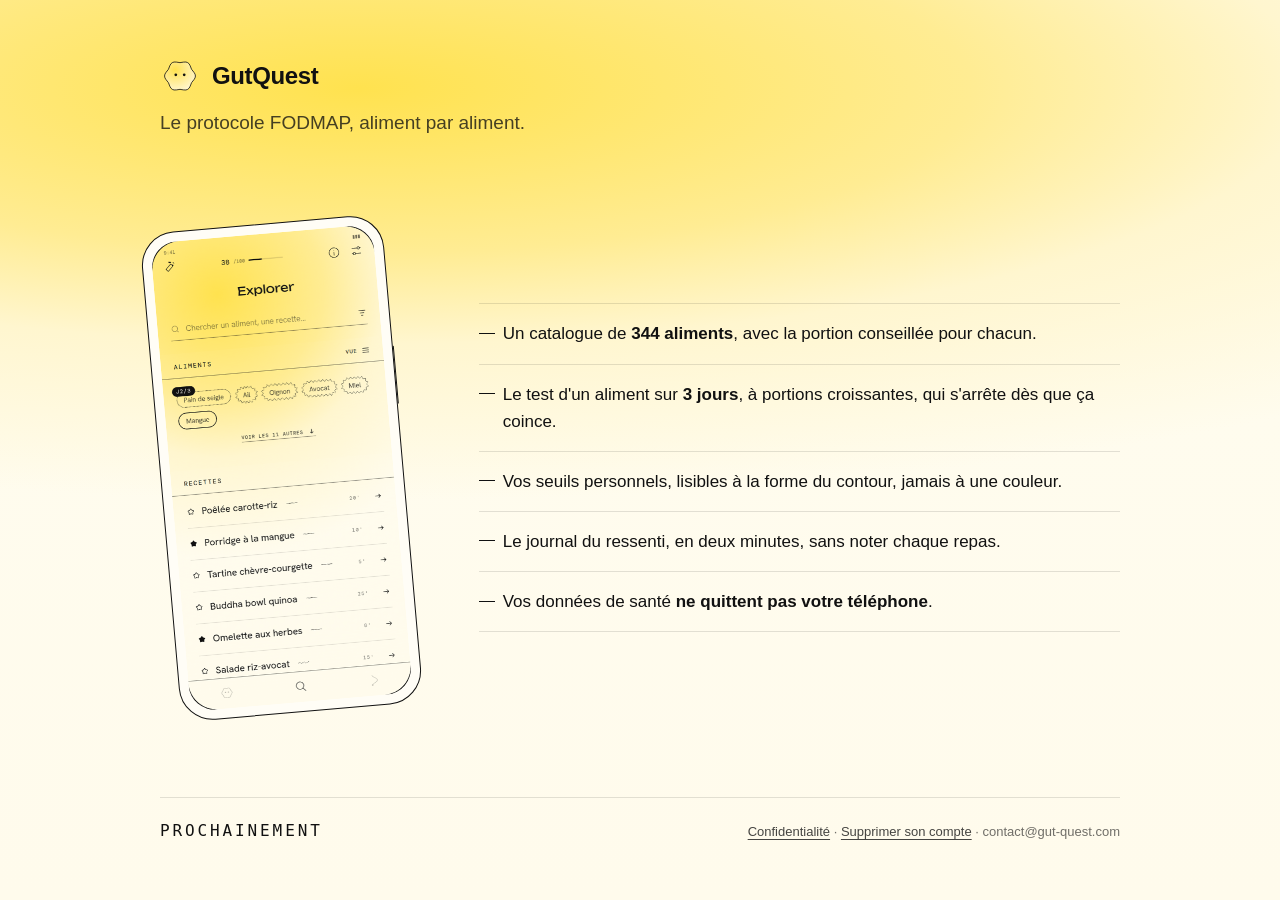
==== index.html @ dae5d508 "Les trois pages citent la racine, et le pied parle francais Les metadonnees de partage des deux page" ====
<!doctype html>
<html lang="fr">
<head>
<meta charset="utf-8">
<meta name="viewport" content="width=device-width, initial-scale=1">
<title>GutQuest</title>
<meta name="description" content="GutQuest accompagne le protocole pauvre en FODMAP. Les données de santé ne quittent jamais l'appareil.">
<link rel="icon" href="favicon-32.png" sizes="32x32">
<link rel="apple-touch-icon" href="favicon-180.png">
<meta property="og:type" content="website">
<meta property="og:site_name" content="GutQuest">
<meta property="og:url" content="https://gut-quest.com/">
<meta property="og:image" content="https://gut-quest.com/partage-1200x630.png">
<meta name="twitter:card" content="summary_large_image">
<link rel="stylesheet" href="jetons.css">
<style>
/* La page produit. Un écran à gauche, ce que l'application fait à droite,
   et rien d'autre. Les valeurs viennent toutes de jetons.css. */

*, *::before, *::after { box-sizing: border-box; }

body {
  margin: 0;
  min-height: 100vh;
  display: flex;
  flex-direction: column;
  background-color: var(--paper);
  background-image: var(--grad-page);
  background-repeat: no-repeat, no-repeat;
  background-size: 100% 46rem, cover;
  background-position: left top, left top;
  color: var(--ink);
  font-family: 'Hanken Grotesk', -apple-system, BlinkMacSystemFont, 'Segoe UI', Roboto, Arial, sans-serif;
  line-height: 1.6;
  padding: clamp(28px, 5vw, 56px) clamp(20px, 5vw, 48px);
}

.page { width: 100%; max-width: 60rem; margin: 0 auto; flex: 1; display: flex; flex-direction: column; }

/* L'en-tête : la marque, puis la ligne qui dit ce que c'est. */

.entete { display: flex; align-items: center; gap: var(--s3); }
.entete svg { width: 40px; height: 40px; flex: none; }
.entete .nom {
  font-family: 'Unbounded', 'Hanken Grotesk', sans-serif;
  font-weight: 600; font-size: 24px; letter-spacing: -.015em;
}
.tagline {
  margin: var(--s3) 0 0;
  font-size: clamp(16px, 2.2vw, 19px);
  color: var(--ink-2);
  max-width: 30rem;
}

/* Le corps : l'appareil à gauche, ce qu'elle fait à droite. */

.corps {
  flex: 1;
  display: flex;
  align-items: center;
  gap: clamp(32px, 6vw, 76px);
  margin: clamp(24px, 4vw, 44px) 0;
  flex-wrap: wrap;
}

/* L'appareil. Un dessin au trait, comme tout le reste : un contour, pas une
   ombre portée. L'inclinaison suffit à le poser dans l'espace. */

.appareil {
  flex: none;
  width: auto;
  border: 1.4px solid var(--ink);
  border-radius: 34px;
  padding: 9px;
  background: var(--paper);
  transform: rotate(-5deg);
  animation: pose 1s var(--ease) both;
}
/* L'appareil se dimensionne sur la hauteur disponible, pas sur la largeur :
   une page produit d'un seul écran doit tenir dans un écran, sinon le
   « Prochainement » passe sous la ligne de flottaison. La réserve de 360 px
   couvre l'en-tête, le pied et les marges. */
.appareil img {
  display: block;
  height: clamp(260px, calc(100vh - 360px), 470px);
  width: auto;
  border-radius: 26px;
}

/* Le bouton latéral, un simple trait, pour que la silhouette se lise comme
   un téléphone et non comme un cadre. */
.appareil { position: relative; }
.appareil::after {
  content: "";
  position: absolute;
  right: -2.4px; top: 27%;
  width: 1.4px; height: 12%;
  background: var(--ink);
  border-radius: 2px;
}

@keyframes pose {
  from { opacity: 0; transform: rotate(-9deg) translateY(18px); }
  to   { opacity: 1; transform: rotate(-5deg) translateY(0); }
}

/* Ce qu'elle fait. Chaque ligne arrive à son tour, un trait pour puce. */

.traits { flex: 1 1 300px; list-style: none; margin: 0; padding: 0; }
.traits li {
  position: relative;
  padding: var(--s4) 0 var(--s4) var(--s6);
  border-top: var(--hair) solid var(--line-soft);
  font-size: clamp(15px, 1.9vw, 17px);
  opacity: 0;
  transform: translateY(10px);
  animation: parait .7s var(--ease) both;
}
.traits li:last-child { border-bottom: var(--hair) solid var(--line-soft); }
.traits li::before {
  content: "";
  position: absolute;
  left: 0; top: calc(var(--s4) + .72em);
  width: var(--s4);
  border-top: var(--hair) solid var(--ink);
}
.traits li:nth-child(1) { animation-delay: .35s; }
.traits li:nth-child(2) { animation-delay: .47s; }
.traits li:nth-child(3) { animation-delay: .59s; }
.traits li:nth-child(4) { animation-delay: .71s; }
.traits li:nth-child(5) { animation-delay: .83s; }

@keyframes parait { to { opacity: 1; transform: none; } }

/* Le pied : la mention Prochainement, et le strict nécessaire. */

.pied {
  display: flex; align-items: baseline; justify-content: space-between;
  flex-wrap: wrap; gap: var(--s3);
  padding-top: var(--s5);
  border-top: var(--hair) solid var(--line-soft);
}
.bientot {
  font-family: 'DM Mono', ui-monospace, Menlo, monospace;
  font-size: clamp(13px, 1.8vw, 16px);
  letter-spacing: .18em;
  text-transform: uppercase;
}
.legal { font-size: 13px; color: var(--ink-3); }
.legal a { color: var(--ink-2); text-decoration-thickness: var(--hair); text-underline-offset: .22em; }

/* Sous 720 px la page s'empile, et l'appareil se redresse : une inclinaison
   sur une colonne étroite mange la largeur pour rien. */
@media (max-width: 720px) {
  .corps { margin: var(--s7) 0; }
  .appareil { transform: rotate(0deg); margin: 0 auto; }
  @keyframes pose { from { opacity: 0; transform: translateY(18px); } to { opacity: 1; transform: none; } }
}

@media (prefers-reduced-motion: reduce) {
  .appareil, .traits li { animation: none; opacity: 1; transform: rotate(-5deg); }
  .traits li { transform: none; }
}
</style>
</head>
<body>

<main class="page">

  <header class="entete">
    <svg xmlns="http://www.w3.org/2000/svg" width="40" height="40" viewBox="0 0 100 100" aria-hidden="true" focusable="false"> <defs> <radialGradient id="sun" cx="34%" cy="28%" r="78%"> <stop offset="0%"   stop-color="#FFE24F"/> <stop offset="52%"  stop-color="#FFEC93"/> <stop offset="100%" stop-color="#FFF6CF"/> </radialGradient> </defs> <path d="M84.8 40.7Q92.4 50 84.8 59.3Q77.7 66 75.5 75.5Q71.2 86.7 59.3 84.8Q50 82 40.7 84.8Q28.8 86.7 24.5 75.5Q22.3 66 15.2 59.3Q7.6 50 15.2 40.7Q22.3 34 24.5 24.5Q28.8 13.3 40.7 15.2Q50 18 59.3 15.2Q71.2 13.3 75.5 24.5Q77.7 34 84.8 40.7Z" fill="url(#sun)" stroke="#111" stroke-width="2"/> <ellipse cx="39.5" cy="47" rx="3.4" ry="3.4" fill="#111"/> <ellipse cx="60.5" cy="47" rx="3.4" ry="3.4" fill="#111"/> </svg>
    <span class="nom">GutQuest</span>
  </header>

  <p class="tagline">Le protocole FODMAP, aliment par aliment.</p>

  <div class="corps">

    <div class="appareil">
      <img src="ecran-02-explorer.png" width="417" height="880" alt="Le catalogue de GutQuest : chaque aliment est cerné d'un contour dont le trait dit la source et l'ondulation dit le niveau.">
    </div>

    <ul class="traits">
      <li>Un catalogue de <b>344 aliments</b>, avec la portion conseillée pour chacun.</li>
      <li>Le test d'un aliment sur <b>3 jours</b>, à portions croissantes, qui s'arrête dès que ça coince.</li>
      <li>Vos seuils personnels, lisibles à la forme du contour, jamais à une couleur.</li>
      <li>Le journal du ressenti, en deux minutes, sans noter chaque repas.</li>
      <li>Vos données de santé <b>ne quittent pas votre téléphone</b>.</li>
    </ul>

  </div>

  <footer class="pied">
    <span class="bientot">Prochainement</span>
    <span class="legal">
      <a href="confidentialite.html">Confidentialité</a> ·
      <a href="suppression-compte.html">Supprimer son compte</a> ·
      contact@gut-quest.com
    </span>
  </footer>

</main>

</body>
</html>
---- jetons.css ----
/* GÉNÉRÉ par site/construire.mjs, recopié de 1-conception/ds/tokens.css.
   Ne pas éditer à la main : la source est 1-conception/ds/tokens.json. */
  :root{
    /* couleur */
    --paper:#FFFDF6;
    --sun:#FFE24F;
    --ink:rgba(17,17,17,1);  /* 18.06:1 · titres, valeurs, traits structurels, contours de pill */
    --ink-2:rgba(17,17,17,.78);  /* 9.28:1 · texte secondaire */
    --ink-3:rgba(17,17,17,.60);  /* 4.87:1 · labels, placeholders, états à venir */
    --ink-4:rgba(17,17,17,.45);  /* 3.01:1 · contours de composants : champs, radios, onglets, chips */
    --line-soft:rgba(17,17,17,.12);  /* 1.29:1 · séparateurs de liste */
    --etat-serein:#F0F2A0;  /* halo de l'etat serein · jaune-vert */
    --etat-tranquille:#FFE87A;  /* halo de l'etat tranquille · jaune */
    --etat-sensible:#FFD27A;  /* halo de l'etat sensible · jaune chaud */
    --etat-agite:#FFB37A;  /* halo de l'etat agite · orange doux */
    --etat-fatigue:#D5E6DC;  /* halo de l'etat fatigue · vert-bleu pale */
    /* typographie */
    --f-display:'Unbounded';--f-body:'Hanken Grotesk';--f-mono:'DM Mono';
    --t0:20px;  /* titre de fiche */
    --t1:18px;  /* titre d'écran, état du Gut */
    --t2:16px;  /* titre de modale, accroche de page */
    --nom:15px;  /* nom de ligne de liste et d'accordéon */
    --val:14px;  /* valeurs clés, nom de phase */
    --t3:13px;  /* ligne interactive */
    --t4:12.5px;  /* nom secondaire, champ de formulaire */
    --body:12px;  /* corps de texte */
    --body-sm:11.5px;  /* corps secondaire */
    --pill:11px;  /* texte des tags */
    --sub:10.5px;  /* pill compacte */
    --num:10px;  /* numéraux cerclés */
    --label:8.5px;  /* libellé mono */
    --label-sm:7.5px;  /* libellé mono compact */
    /* espacement */
    --s1:4px;--s2:8px;--s3:12px;--s4:16px;--s5:20px;--s6:24px;--s7:32px;
    /* forme */
    --r-surface:8px;  /* modales, popups, toasts */
    --r-tab:14px;  /* onglets de phase */
    --r-tag:6px;  /* tag rectangulaire */
    --r-pill:99px;  /* pills d'aliment, de famille, tags de bordure */
    /* trait */
    --hair:0.5px;  /* bordure CSS */
    --stroke-picto:0.81;  /* tous les pictos de l'app */
    --stroke-plein:0.5;
    --stroke-pointille:1;
    /* mouvement */
    --motion:1;
    --ease:cubic-bezier(.3,.8,.3,1);
    --pop:cubic-bezier(.3,1.45,.45,1);
    /* dégradé de page */
    --grad-page:radial-gradient(120% 56% at 28% 12%,#FFE24F,#FFEC93 40%,#FFF6CF 62%,rgba(255,246,207,0) 100%),linear-gradient(180deg,#FFFDF6 0%,#FFFCEE 45%,#FFFBEC 100%);
  }
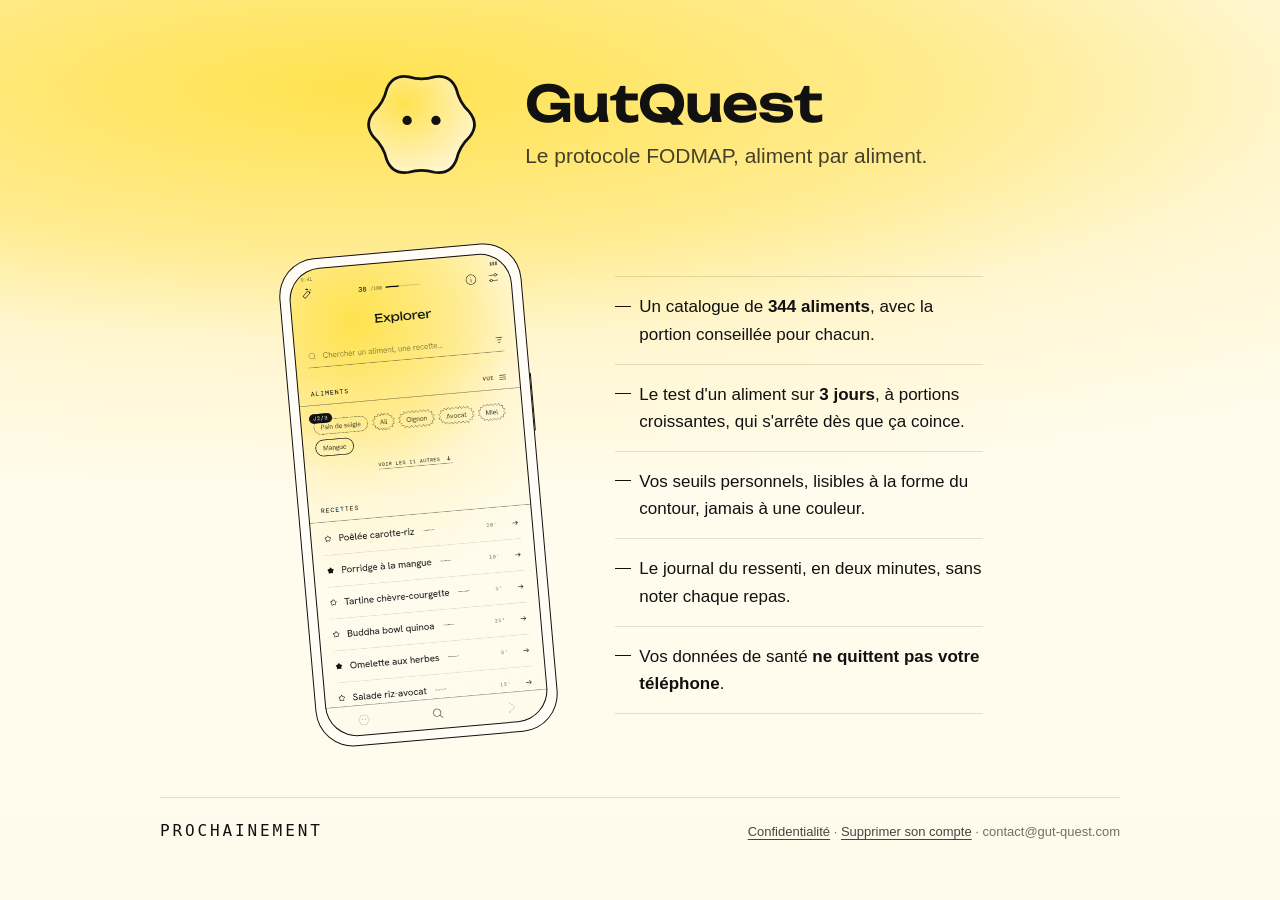
==== commit e40622af: "La marque au centre, l'appareil en sujet, les coins nets La composition du kit de communication remp" ====
--- a/index.html
+++ b/index.html
@@ -14,8 +14,23 @@
 <meta name="twitter:card" content="summary_large_image">
 <link rel="stylesheet" href="jetons.css">
 <style>
-/* La page produit. Un écran à gauche, ce que l'application fait à droite,
-   et rien d'autre. Les valeurs viennent toutes de jetons.css. */
+/* La page produit. La marque en haut, un écran à gauche, ce que l'application
+   fait à droite, et rien d'autre. Les valeurs viennent toutes de jetons.css. */
+
+/* Unbounded, réduite aux six lettres de « GutQuest » : 1 920 octets, incorporés
+   plutôt que liés, pour que la marque ne tombe pas en silence sur la police
+   système et sans qu'une seule requête sorte. La famille porte « Marque » dans
+   son nom pour qu'on ne l'emploie pas ailleurs : elle ne sait écrire que ce mot.
+
+   Se régénère depuis la source, jamais à la main :
+   pyftsubset app/node_modules/@expo-google-fonts/unbounded/600SemiBold/Unbounded_600SemiBold.ttf \
+     --text="GutQuest" --flavor=woff --output-file=marque.woff                */
+@font-face {
+  font-family: 'Unbounded Marque';
+  font-weight: 600;
+  font-display: swap;
+  src: url([data-uri]) format('woff');
+}
 
 *, *::before, *::after { box-sizing: border-box; }
 
@@ -37,27 +52,47 @@
 
 .page { width: 100%; max-width: 60rem; margin: 0 auto; flex: 1; display: flex; flex-direction: column; }
 
-/* L'en-tête : la marque, puis la ligne qui dit ce que c'est. */
-
-.entete { display: flex; align-items: center; gap: var(--s3); }
-.entete svg { width: 40px; height: 40px; flex: none; }
-.entete .nom {
-  font-family: 'Unbounded', 'Hanken Grotesk', sans-serif;
-  font-weight: 600; font-size: 24px; letter-spacing: -.015em;
-}
+/* La marque, centrée. C'est la composition du kit de communication, celle de
+   l'aperçu de partage et du bandeau Play : la forme à gauche, le mot et la ligne
+   qui le suit à droite. Une seule taille est écrite, celle du mot ; le reste en
+   dérive dans les proportions du kit, 170/62 pour la forme, 44/62 pour l'écart,
+   26/62 pour la ligne. Un seul nombre à bouger si la marque doit grossir.     */
+
+.marque {
+  --nom: clamp(30px, 5.2vw, 50px);
+  display: flex;
+  align-items: center;
+  justify-content: center;
+  gap: calc(var(--nom) * .710);
+}
+.marque .logo { width: calc(var(--nom) * 2.742); height: auto; flex: none; }
+.marque .nom {
+  font-family: 'Unbounded Marque', 'Hanken Grotesk', -apple-system, sans-serif;
+  font-weight: 600;
+  font-size: var(--nom);
+  letter-spacing: -.015em;
+  line-height: 1;
+  margin: 0;
+}
+/* La ligne ne descend pas sous 16 px : sur un téléphone, la proportion du kit
+   la rendrait illisible. */
 .tagline {
-  margin: var(--s3) 0 0;
-  font-size: clamp(16px, 2.2vw, 19px);
+  margin: calc(var(--nom) * .258) 0 0;
+  font-size: max(16px, calc(var(--nom) * .419));
+  line-height: 1.4;
   color: var(--ink-2);
-  max-width: 30rem;
 }
 
 /* Le corps : l'appareil à gauche, ce qu'elle fait à droite. */
 
+/* L'appareil est le sujet, la colonne de texte l'accompagne. Elle est donc
+   bornée à 30 rem au lieu de prendre ce qui reste, et la paire se centre :
+   l'appareil quitte le bord et se rapproche du milieu de la page. */
 .corps {
   flex: 1;
   display: flex;
   align-items: center;
+  justify-content: center;
   gap: clamp(32px, 6vw, 76px);
   margin: clamp(24px, 4vw, 44px) 0;
   flex-wrap: wrap;
@@ -70,7 +105,7 @@
   flex: none;
   width: auto;
   border: 1.4px solid var(--ink);
-  border-radius: 34px;
+  border-radius: 15.5% / 7.8%;
   padding: 9px;
   background: var(--paper);
   transform: rotate(-5deg);
@@ -78,18 +113,39 @@
 }
 /* L'appareil se dimensionne sur la hauteur disponible, pas sur la largeur :
    une page produit d'un seul écran doit tenir dans un écran, sinon le
-   « Prochainement » passe sous la ligne de flottaison. La réserve de 360 px
-   couvre l'en-tête, le pied et les marges. */
+   « Prochainement » passe sous la ligne de flottaison.
+
+   La réserve est comptée, pas estimée : 112 px de marges de page, 137 px de
+   marque, 88 px de marges du corps et 46 px de pied font 383, auxquels
+   s'ajoutent les 21 px du cadre et ce que l'inclinaison de 5 degrés ajoute à
+   l'encombrement. On réserve 430. */
+/* Le rayon en POURCENTAGE, et non en pixels. La capture porte ses propres coins
+   arrondis, peints en #141414 : un rayon fixe ne peut coïncider avec eux qu'à
+   une seule hauteur d'affichage, et l'image en a trois selon la fenêtre. Du noir
+   dépassait donc aux quatre coins. Le masque de la capture a été mesuré au pixel,
+   rayon 55 px sur 417 × 880 ; on rogne à 60 pour couvrir l'anticrénelage, soit
+   60/417 en largeur et 60/880 en hauteur, ce qui reste un cercle à toute échelle. */
 .appareil img {
   display: block;
-  height: clamp(260px, calc(100vh - 360px), 470px);
+  height: clamp(260px, calc(100vh - 430px), 560px);
   width: auto;
-  border-radius: 26px;
-}
-
-/* Le bouton latéral, un simple trait, pour que la silhouette se lise comme
-   un téléphone et non comme un cadre. */
+  border-radius: 14.39% / 6.82%;
+}
+
+/* Le trait de l'écran. Il est posé par le cadre, en superposition, et non par
+   une bordure sur l'image : une bordure déplacerait la découpe de l'image de sa
+   propre épaisseur, et le masque noir des coins reparaîtrait. L'encart de 9 px
+   est exactement la marge du cadre, donc le trait tombe au bord de l'écran, et
+   il porte 0,81 px, le trait de la charte. */
 .appareil { position: relative; }
+.appareil::before {
+  content: "";
+  position: absolute;
+  inset: 9px;
+  border: 0.81px solid var(--ink);
+  border-radius: 14.39% / 6.82%;
+  pointer-events: none;
+}
 .appareil::after {
   content: "";
   position: absolute;
@@ -106,7 +162,7 @@
 
 /* Ce qu'elle fait. Chaque ligne arrive à son tour, un trait pour puce. */
 
-.traits { flex: 1 1 300px; list-style: none; margin: 0; padding: 0; }
+.traits { flex: 0 1 23rem; list-style: none; margin: 0; padding: 0; }
 .traits li {
   position: relative;
   padding: var(--s4) 0 var(--s4) var(--s6);
@@ -150,16 +206,49 @@
 .legal a { color: var(--ink-2); text-decoration-thickness: var(--hair); text-underline-offset: .22em; }
 
 /* Sous 720 px la page s'empile, et l'appareil se redresse : une inclinaison
-   sur une colonne étroite mange la largeur pour rien. */
+   sur une colonne étroite mange la largeur pour rien.
+
+   Les marges sont en unités de fenêtre, avec un plancher en pixels : sur un
+   téléphone une marge fixe est trop grande en paysage et trop petite en
+   portrait. L'appareil se dimensionne sur la hauteur restante pour que la
+   première ligne de la colonne affleure : ce qu'elle dit vaut ce qu'elle
+   montre, et une page qui ne laisse rien dépasser n'invite pas à défiler.  */
 @media (max-width: 720px) {
-  .corps { margin: var(--s7) 0; }
+  body { padding: max(2.4vh, 16px) max(4.4vw, 16px) max(2.4vh, 16px); }
+
+  .marque {
+    flex-direction: column;
+    gap: calc(var(--nom) * .26);
+    text-align: center;
+  }
+
+  .corps {
+    flex-direction: column;
+    align-items: center;
+    margin: max(3.6vh, 26px) 0;
+    gap: max(3.2vh, 24px);
+  }
   .appareil { transform: rotate(0deg); margin: 0 auto; }
+  /* L'appareil prend la place que le blanc lui rendait. La troisième borne est
+     la largeur disponible traduite en hauteur par le rapport 417/880 de la
+     capture : un max-width la déformerait, la hauteur étant déjà imposée.
+     Les 68 px retirés sont les marges de page, du cadre et son trait. */
+  .appareil img { height: min(58vh, 620px, calc((100vw - 64px) * 880 / 417)); }
+  .traits { flex: 1 1 auto; width: 100%; }
+
   @keyframes pose { from { opacity: 0; transform: translateY(18px); } to { opacity: 1; transform: none; } }
 }
 
+/* Sans mouvement, l'appareil se pose directement dans sa position finale. La
+   règle ne rétablit pas l'inclinaison sous 720 px : elle est écrite après la
+   requête du téléphone, et sans cette précaution elle la défaisait. */
 @media (prefers-reduced-motion: reduce) {
-  .appareil, .traits li { animation: none; opacity: 1; transform: rotate(-5deg); }
+  .appareil, .traits li { animation: none; opacity: 1; }
+  .appareil { transform: rotate(-5deg); }
   .traits li { transform: none; }
+}
+@media (prefers-reduced-motion: reduce) and (max-width: 720px) {
+  .appareil { transform: none; }
 }
 </style>
 </head>
@@ -167,12 +256,13 @@
 
 <main class="page">
 
-  <header class="entete">
-    <svg xmlns="http://www.w3.org/2000/svg" width="40" height="40" viewBox="0 0 100 100" aria-hidden="true" focusable="false"> <defs> <radialGradient id="sun" cx="34%" cy="28%" r="78%"> <stop offset="0%"   stop-color="#FFE24F"/> <stop offset="52%"  stop-color="#FFEC93"/> <stop offset="100%" stop-color="#FFF6CF"/> </radialGradient> </defs> <path d="M84.8 40.7Q92.4 50 84.8 59.3Q77.7 66 75.5 75.5Q71.2 86.7 59.3 84.8Q50 82 40.7 84.8Q28.8 86.7 24.5 75.5Q22.3 66 15.2 59.3Q7.6 50 15.2 40.7Q22.3 34 24.5 24.5Q28.8 13.3 40.7 15.2Q50 18 59.3 15.2Q71.2 13.3 75.5 24.5Q77.7 34 84.8 40.7Z" fill="url(#sun)" stroke="#111" stroke-width="2"/> <ellipse cx="39.5" cy="47" rx="3.4" ry="3.4" fill="#111"/> <ellipse cx="60.5" cy="47" rx="3.4" ry="3.4" fill="#111"/> </svg>
-    <span class="nom">GutQuest</span>
+  <header class="marque">
+    <svg class="logo" xmlns="http://www.w3.org/2000/svg" width="40" height="40" viewBox="0 0 100 100" aria-hidden="true" focusable="false"> <defs> <radialGradient id="sun" cx="34%" cy="28%" r="78%"> <stop offset="0%"   stop-color="#FFE24F"/> <stop offset="52%"  stop-color="#FFEC93"/> <stop offset="100%" stop-color="#FFF6CF"/> </radialGradient> </defs> <path d="M84.8 40.7Q92.4 50 84.8 59.3Q77.7 66 75.5 75.5Q71.2 86.7 59.3 84.8Q50 82 40.7 84.8Q28.8 86.7 24.5 75.5Q22.3 66 15.2 59.3Q7.6 50 15.2 40.7Q22.3 34 24.5 24.5Q28.8 13.3 40.7 15.2Q50 18 59.3 15.2Q71.2 13.3 75.5 24.5Q77.7 34 84.8 40.7Z" fill="url(#sun)" stroke="#111" stroke-width="2"/> <ellipse cx="39.5" cy="47" rx="3.4" ry="3.4" fill="#111"/> <ellipse cx="60.5" cy="47" rx="3.4" ry="3.4" fill="#111"/> </svg>
+    <div>
+      <h1 class="nom">GutQuest</h1>
+      <p class="tagline">Le protocole FODMAP, aliment par aliment.</p>
+    </div>
   </header>
-
-  <p class="tagline">Le protocole FODMAP, aliment par aliment.</p>
 
   <div class="corps">
 
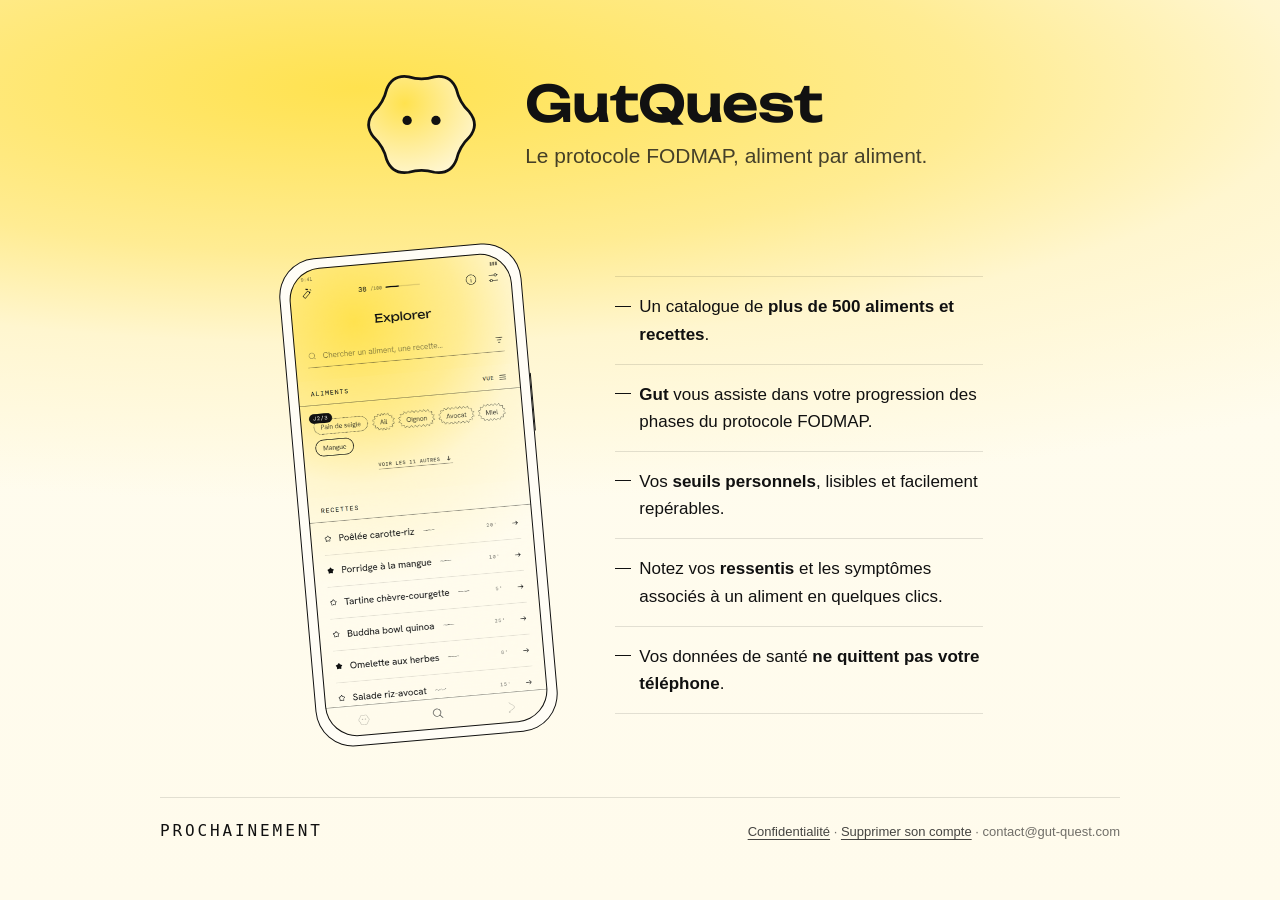
==== commit 493f3889: "Les cinq lignes disent ce que l'application fait" ====
--- a/index.html
+++ b/index.html
@@ -271,10 +271,10 @@
     </div>
 
     <ul class="traits">
-      <li>Un catalogue de <b>344 aliments</b>, avec la portion conseillée pour chacun.</li>
-      <li>Le test d'un aliment sur <b>3 jours</b>, à portions croissantes, qui s'arrête dès que ça coince.</li>
-      <li>Vos seuils personnels, lisibles à la forme du contour, jamais à une couleur.</li>
-      <li>Le journal du ressenti, en deux minutes, sans noter chaque repas.</li>
+      <li>Un catalogue de <b>plus de 500 aliments et recettes</b>.</li>
+      <li><b>Gut</b> vous assiste dans votre progression des phases du protocole FODMAP.</li>
+      <li>Vos <b>seuils personnels</b>, lisibles et facilement repérables.</li>
+      <li>Notez vos <b>ressentis</b> et les symptômes associés à un aliment en quelques clics.</li>
       <li>Vos données de santé <b>ne quittent pas votre téléphone</b>.</li>
     </ul>
 
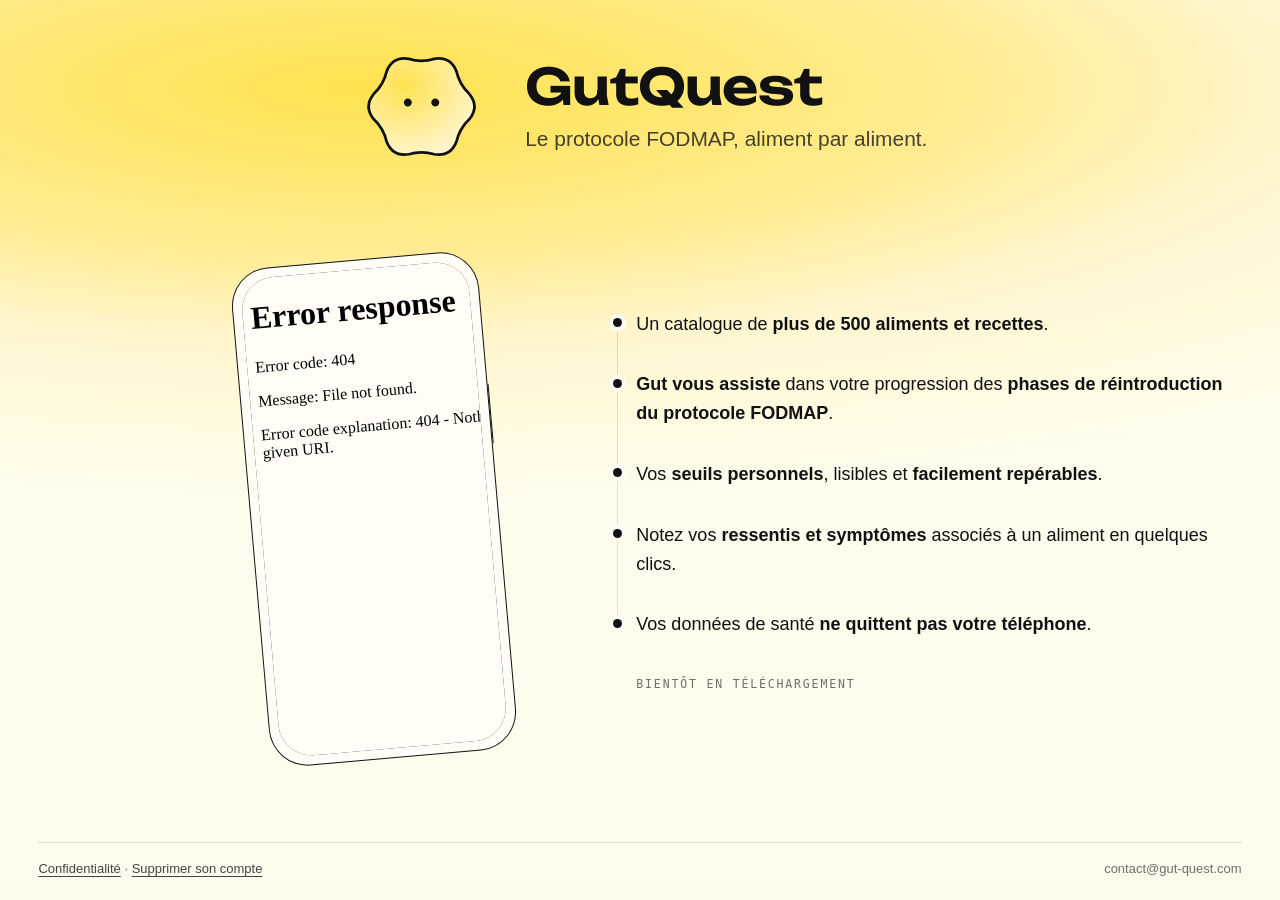
==== commit 8cf069a9: "Le prototype vit dans le cadre du telephone Au-dessus de 720 px la capture cede la place au prototyp" ====
--- a/index.html
+++ b/index.html
@@ -5,6 +5,7 @@
 <meta name="viewport" content="width=device-width, initial-scale=1">
 <title>GutQuest</title>
 <meta name="description" content="GutQuest accompagne le protocole pauvre en FODMAP. Les données de santé ne quittent jamais l'appareil.">
+<link rel="icon" href="favicon.svg" type="image/svg+xml">
 <link rel="icon" href="favicon-32.png" sizes="32x32">
 <link rel="apple-touch-icon" href="favicon-180.png">
 <meta property="og:type" content="website">
@@ -47,10 +48,10 @@
   color: var(--ink);
   font-family: 'Hanken Grotesk', -apple-system, BlinkMacSystemFont, 'Segoe UI', Roboto, Arial, sans-serif;
   line-height: 1.6;
-  padding: clamp(28px, 5vw, 56px) clamp(20px, 5vw, 48px);
-}
-
-.page { width: 100%; max-width: 60rem; margin: 0 auto; flex: 1; display: flex; flex-direction: column; }
+  padding: clamp(20px, 3vw, 40px) clamp(18px, 3vw, 40px) clamp(12px, 1.6vw, 20px);
+}
+
+.page { width: 100%; max-width: 68rem; margin: 0 auto; flex: 1; display: flex; flex-direction: column; }
 
 /* La marque, centrée. C'est la composition du kit de communication, celle de
    l'aperçu de partage et du bandeau Play : la forme à gauche, le mot et la ligne
@@ -65,7 +66,26 @@
   justify-content: center;
   gap: calc(var(--nom) * .710);
 }
-.marque .logo { width: calc(var(--nom) * 2.742); height: auto; flex: none; }
+.marque .logo { width: calc(var(--nom) * 2.742); height: auto; flex: none; overflow: visible; }
+
+/* Gut respire et cligne comme dans le prototype, et non comme on l'imagine.
+
+   La respiration est « br » au caractère près : 5 s, ease-in-out, et elle MONTE
+   de 3 px en plus de grandir de 3,5 %. Le mouvement vertical fait la moitié de
+   l'effet, et l'omettre donnait un ballon qui gonfle au lieu d'un souffle.
+
+   Le clignement est la balise du prototype, SMIL sur l'attribut « d » : 6,5 s,
+   quatre temps et trois splines. La forme se DÉFORME de l'œil ouvert à l'œil
+   fermé, elle ne bascule pas de l'un à l'autre. C'est le tracé qui bouge.
+
+   SMIL ne lit pas les préférences de mouvement, et aucune règle CSS ne l'arrête :
+   le prototype règle cela en n'émettant pas la balise. Ici elle est retirée du
+   document, ce qui revient au même et reste la seule ligne de script du site. */
+.marque .logo { transform-origin: 50% 50%; animation: br 5s ease-in-out infinite; }
+@keyframes br {
+  0%, 100% { transform: translateY(0) scale(1); }
+  50%      { transform: translateY(-3px) scale(1.035); }
+}
 .marque .nom {
   font-family: 'Unbounded Marque', 'Hanken Grotesk', -apple-system, sans-serif;
   font-weight: 600;
@@ -85,16 +105,17 @@
 
 /* Le corps : l'appareil à gauche, ce qu'elle fait à droite. */
 
-/* L'appareil est le sujet, la colonne de texte l'accompagne. Elle est donc
-   bornée à 30 rem au lieu de prendre ce qui reste, et la paire se centre :
-   l'appareil quitte le bord et se rapproche du milieu de la page. */
+/* L'appareil est le sujet, la colonne de texte l'accompagne. Il n'est pas centré
+   avec elle : il est posé à un retrait, et le texte prend tout ce qui reste
+   jusqu'au bord de la page. Centrer la paire laissait autant de vide à droite
+   du texte qu'à gauche de l'appareil, et rien ne le justifiait. */
 .corps {
   flex: 1;
   display: flex;
   align-items: center;
-  justify-content: center;
-  gap: clamp(32px, 6vw, 76px);
+  gap: clamp(36px, 9vw, 132px);
   margin: clamp(24px, 4vw, 44px) 0;
+  padding-left: clamp(0px, 12vw, 204px);
   flex-wrap: wrap;
 }
 
@@ -127,9 +148,26 @@
    60/417 en largeur et 60/880 en hauteur, ce qui reste un cercle à toute échelle. */
 .appareil img {
   display: block;
-  height: clamp(260px, calc(100vh - 430px), 560px);
+  height: clamp(260px, calc(100vh - 420px), 580px);
   width: auto;
   border-radius: 14.39% / 6.82%;
+}
+.appareil .vitre {
+  --h: clamp(260px, calc(100vh - 420px), 580px);
+  display: block;
+  height: var(--h);
+  width: calc(var(--h) * 348 / 734);
+  border-radius: 14.39% / 6.82%;
+  overflow: hidden;
+  position: relative;
+  background: var(--paper);
+}
+.appareil .vitre iframe {
+  position: absolute; top: 0; left: 0;
+  width: 348px; height: 734px;
+  border: 0;
+  transform: scale(calc(var(--h) / 734px));
+  transform-origin: top left;
 }
 
 /* Le trait de l'écran. Il est posé par le cadre, en superposition, et non par
@@ -162,23 +200,54 @@
 
 /* Ce qu'elle fait. Chaque ligne arrive à son tour, un trait pour puce. */
 
-.traits { flex: 0 1 23rem; list-style: none; margin: 0; padding: 0; }
+/* La frise. Le fil court du premier jalon au dernier, pas de bord à bord :
+   une ligne de temps qui dépasse promet une suite qui n'existe pas. */
+/* La colonne déborde la largeur de page vers la droite, et elle seule : c'est
+   ce qui allonge la mesure sans déplacer l'appareil d'un pixel. Le débord
+   reste bien en deçà de la marge de page, donc rien ne sort de l'écran. */
+/* La colonne ne s'aligne pas sur le milieu de l'appareil : elle remonte d'un
+   souffle, parce qu'un texte posé plus haut que l'objet qu'il décrit se lit
+   avant lui. Et elle déborde la page vers la droite, ce qui allonge la mesure
+   sans déplacer l'appareil d'un pixel. */
+.colonne {
+  flex: 1 1 20rem;
+  margin-top: calc(-1 * clamp(0px, 3.4vh, 34px));
+  margin-right: calc(-1 * clamp(0px, 5vw, 84px));
+}
+.traits {
+  list-style: none;
+  margin: 0;
+  padding: 0 0 0 var(--s6);
+  position: relative;
+}
+.traits::before {
+  content: "";
+  position: absolute;
+  left: 5px;
+  top: calc(var(--s4) + .72em);
+  bottom: calc(var(--s4) + .72em);
+  border-left: 0.81px solid var(--line-soft);
+}
 .traits li {
   position: relative;
-  padding: var(--s4) 0 var(--s4) var(--s6);
-  border-top: var(--hair) solid var(--line-soft);
-  font-size: clamp(15px, 1.9vw, 17px);
+  padding: var(--s4) 0;
+  font-size: clamp(15px, 1.9vw, 18px);
   opacity: 0;
   transform: translateY(10px);
   animation: parait .7s var(--ease) both;
 }
-.traits li:last-child { border-bottom: var(--hair) solid var(--line-soft); }
+/* Le jalon : un disque d'encre plein, centré sur le fil, cerné de papier pour
+   que le fil ne le traverse pas. */
 .traits li::before {
   content: "";
   position: absolute;
-  left: 0; top: calc(var(--s4) + .72em);
-  width: var(--s4);
-  border-top: var(--hair) solid var(--ink);
+  left: calc(-1 * var(--s6) + 1px);
+  top: calc(var(--s4) + .72em);
+  width: 9px; height: 9px;
+  margin-top: -4.5px;
+  border-radius: 50%;
+  background: var(--ink);
+  box-shadow: 0 0 0 4px var(--paper);
 }
 .traits li:nth-child(1) { animation-delay: .35s; }
 .traits li:nth-child(2) { animation-delay: .47s; }
@@ -193,14 +262,17 @@
 .pied {
   display: flex; align-items: baseline; justify-content: space-between;
   flex-wrap: wrap; gap: var(--s3);
-  padding-top: var(--s5);
+  padding-top: var(--s4);
   border-top: var(--hair) solid var(--line-soft);
 }
 .bientot {
+  margin: var(--s5) 0 0 var(--s6);
   font-family: 'DM Mono', ui-monospace, Menlo, monospace;
-  font-size: clamp(13px, 1.8vw, 16px);
-  letter-spacing: .18em;
+  font-size: clamp(10px, 1.05vw, 11.5px);
+  font-weight: 400;
+  letter-spacing: .16em;
   text-transform: uppercase;
+  color: var(--ink-3);
 }
 .legal { font-size: 13px; color: var(--ink-3); }
 .legal a { color: var(--ink-2); text-decoration-thickness: var(--hair); text-underline-offset: .22em; }
@@ -225,6 +297,9 @@
   .corps {
     flex-direction: column;
     align-items: center;
+    padding-left: 0;
+  }
+  .colonne { margin-right: 0; margin-top: 0; width: 100%;
     margin: max(3.6vh, 26px) 0;
     gap: max(3.2vh, 24px);
   }
@@ -243,7 +318,7 @@
    règle ne rétablit pas l'inclinaison sous 720 px : elle est écrite après la
    requête du téléphone, et sans cette précaution elle la défaisait. */
 @media (prefers-reduced-motion: reduce) {
-  .appareil, .traits li { animation: none; opacity: 1; }
+  .appareil, .traits li, .marque .logo { animation: none; opacity: 1; }
   .appareil { transform: rotate(-5deg); }
   .traits li { transform: none; }
 }
@@ -257,7 +332,13 @@
 <main class="page">
 
   <header class="marque">
-    <svg class="logo" xmlns="http://www.w3.org/2000/svg" width="40" height="40" viewBox="0 0 100 100" aria-hidden="true" focusable="false"> <defs> <radialGradient id="sun" cx="34%" cy="28%" r="78%"> <stop offset="0%"   stop-color="#FFE24F"/> <stop offset="52%"  stop-color="#FFEC93"/> <stop offset="100%" stop-color="#FFF6CF"/> </radialGradient> </defs> <path d="M84.8 40.7Q92.4 50 84.8 59.3Q77.7 66 75.5 75.5Q71.2 86.7 59.3 84.8Q50 82 40.7 84.8Q28.8 86.7 24.5 75.5Q22.3 66 15.2 59.3Q7.6 50 15.2 40.7Q22.3 34 24.5 24.5Q28.8 13.3 40.7 15.2Q50 18 59.3 15.2Q71.2 13.3 75.5 24.5Q77.7 34 84.8 40.7Z" fill="url(#sun)" stroke="#111" stroke-width="2"/> <ellipse cx="39.5" cy="47" rx="3.4" ry="3.4" fill="#111"/> <ellipse cx="60.5" cy="47" rx="3.4" ry="3.4" fill="#111"/> </svg>
+    <svg class="logo" xmlns="http://www.w3.org/2000/svg" width="120" height="120" viewBox="0 0 100 100" aria-hidden="true" focusable="false">
+            <defs> <radialGradient id="sun" cx="34%" cy="28%" r="78%"> <stop offset="0%"   stop-color="#FFE24F"/> <stop offset="52%"  stop-color="#FFEC93"/> <stop offset="100%" stop-color="#FFF6CF"/> </radialGradient> </defs>
+            <path d="M84.8 40.7Q92.4 50 84.8 59.3Q77.7 66 75.5 75.5Q71.2 86.7 59.3 84.8Q50 82 40.7 84.8Q28.8 86.7 24.5 75.5Q22.3 66 15.2 59.3Q7.6 50 15.2 40.7Q22.3 34 24.5 24.5Q28.8 13.3 40.7 15.2Q50 18 59.3 15.2Q71.2 13.3 75.5 24.5Q77.7 34 84.8 40.7Z"
+        fill="url(#sun)" stroke="#111" stroke-width="2"/>
+            <path fill="#111" d="M40 44.1 C41.6 44.1 42.9 45.4 42.9 47 C42.9 48.6 41.6 49.9 40 49.9 C38.4 49.9 37.1 48.6 37.1 47 C37.1 45.4 38.4 44.1 40 44.1 Z"><animate attributeName="d" dur="6.5s" repeatCount="indefinite" calcMode="spline" keyTimes="0;0.84;0.925;1" keySplines="0.4 0 0.6 1;0.36 0 0.64 1;0.36 0 0.64 1" values="M40 44.1 C41.6 44.1 42.9 45.4 42.9 47 C42.9 48.6 41.6 49.9 40 49.9 C38.4 49.9 37.1 48.6 37.1 47 C37.1 45.4 38.4 44.1 40 44.1 Z;M40 44.1 C41.6 44.1 42.9 45.4 42.9 47 C42.9 48.6 41.6 49.9 40 49.9 C38.4 49.9 37.1 48.6 37.1 47 C37.1 45.4 38.4 44.1 40 44.1 Z;M40 47.5 C41.6 47.35 42.8 47.0 43.3 47.05 C42.8 47.9 41.6 49.0 40 49.0 C38.4 49.0 37.2 47.9 36.7 47.05 C37.2 47.0 38.4 47.35 40 47.5 Z;M40 44.1 C41.6 44.1 42.9 45.4 42.9 47 C42.9 48.6 41.6 49.9 40 49.9 C38.4 49.9 37.1 48.6 37.1 47 C37.1 45.4 38.4 44.1 40 44.1 Z"/></path>
+            <path fill="#111" d="M60 44.1 C61.6 44.1 62.9 45.4 62.9 47 C62.9 48.6 61.6 49.9 60 49.9 C58.4 49.9 57.1 48.6 57.1 47 C57.1 45.4 58.4 44.1 60 44.1 Z"><animate attributeName="d" dur="6.5s" repeatCount="indefinite" calcMode="spline" keyTimes="0;0.84;0.925;1" keySplines="0.4 0 0.6 1;0.36 0 0.64 1;0.36 0 0.64 1" values="M60 44.1 C61.6 44.1 62.9 45.4 62.9 47 C62.9 48.6 61.6 49.9 60 49.9 C58.4 49.9 57.1 48.6 57.1 47 C57.1 45.4 58.4 44.1 60 44.1 Z;M60 44.1 C61.6 44.1 62.9 45.4 62.9 47 C62.9 48.6 61.6 49.9 60 49.9 C58.4 49.9 57.1 48.6 57.1 47 C57.1 45.4 58.4 44.1 60 44.1 Z;M60 47.5 C61.6 47.35 62.8 47.0 63.3 47.05 C62.8 47.9 61.6 49.0 60 49.0 C58.4 49.0 57.2 47.9 56.7 47.05 C57.2 47.0 58.4 47.35 60 47.5 Z;M60 44.1 C61.6 44.1 62.9 45.4 62.9 47 C62.9 48.6 61.6 49.9 60 49.9 C58.4 49.9 57.1 48.6 57.1 47 C57.1 45.4 58.4 44.1 60 44.1 Z"/></path>
+          </svg>
     <div>
       <h1 class="nom">GutQuest</h1>
       <p class="tagline">Le protocole FODMAP, aliment par aliment.</p>
@@ -267,29 +348,59 @@
   <div class="corps">
 
     <div class="appareil">
-      <img src="ecran-02-explorer.png" width="417" height="880" alt="Le catalogue de GutQuest : chaque aliment est cerné d'un contour dont le trait dit la source et l'ondulation dit le niveau.">
+      <img src="ecran-01-accueil.png" width="417" height="880" alt="L'accueil de GutQuest : l'état du ventre, la phase en cours et le test du jour.">
     </div>
 
+    <div class="colonne">
     <ul class="traits">
       <li>Un catalogue de <b>plus de 500 aliments et recettes</b>.</li>
-      <li><b>Gut</b> vous assiste dans votre progression des phases du protocole FODMAP.</li>
-      <li>Vos <b>seuils personnels</b>, lisibles et facilement repérables.</li>
-      <li>Notez vos <b>ressentis</b> et les symptômes associés à un aliment en quelques clics.</li>
+      <li><b>Gut vous assiste</b> dans votre progression des <b>phases de réintroduction du protocole FODMAP</b>.</li>
+      <li>Vos <b>seuils personnels</b>, lisibles et <b>facilement repérables</b>.</li>
+      <li>Notez vos <b>ressentis et symptômes</b> associés à un aliment en quelques clics.</li>
       <li>Vos données de santé <b>ne quittent pas votre téléphone</b>.</li>
     </ul>
+      <p class="bientot">Bientôt en téléchargement</p>
+    </div>
 
   </div>
 
-  <footer class="pied">
-    <span class="bientot">Prochainement</span>
-    <span class="legal">
-      <a href="confidentialite.html">Confidentialité</a> ·
-      <a href="suppression-compte.html">Supprimer son compte</a> ·
-      contact@gut-quest.com
-    </span>
-  </footer>
-
 </main>
 
+<footer class="pied">
+  <span class="legal">
+    <a href="confidentialite.html">Confidentialité</a> ·
+    <a href="suppression-compte.html">Supprimer son compte</a>
+  </span>
+  <span class="legal">contact@gut-quest.com</span>
+</footer>
+
+<script>
+  /* Deux choses, et rien d'autre. Le site n'a pas d'autre script.
+
+     1. SMIL ne lit pas prefers-reduced-motion, et aucune règle CSS ne l'arrête.
+        Le prototype règle cela en n'émettant pas la balise ; ici on la retire. */
+  if (matchMedia('(prefers-reduced-motion: reduce)').matches)
+    document.querySelectorAll('.marque animate').forEach(a => a.remove());
+
+  /* 2. Au-dessus de 720 px, la capture cède la place au prototype vivant : on
+        peut le parcourir. En dessous, elle reste, et c'est délibéré. Mesuré :
+        à 375 px le prototype tomberait à 10,3 px de corps de texte, et un doigt
+        qui glisse sur le cadre ferait défiler l'iframe et non la page.
+
+        Le remplacement se fait en script et non par une règle d'affichage :
+        une iframe cachée se charge quand même, et un téléphone n'a pas à
+        télécharger 312 Ko qu'il ne montrera pas. Sans script, la capture
+        reste : c'est la version qui se dégrade le mieux. */
+  if (matchMedia('(min-width: 721px)').matches) {
+    const cadre = document.querySelector('.appareil');
+    const vitre = document.createElement('div');
+    vitre.className = 'vitre';
+    const cadran = document.createElement('iframe');
+    cadran.src = 'prototype.html';
+    cadran.title = 'Le prototype de GutQuest, à parcourir';
+    vitre.appendChild(cadran);
+    cadre.replaceChild(vitre, cadre.querySelector('img'));
+  }
+</script>
 </body>
 </html>
--- a/jetons.css
+++ b/jetons.css
@@ -30,8 +30,10 @@
     --num:10px;  /* numéraux cerclés */
     --label:8.5px;  /* libellé mono */
     --label-sm:7.5px;  /* libellé mono compact */
+    --carte:26px;  /* titre d'une carte d'onboarding */
+    --rubrique:9px;  /* rubrique d'une carte d'onboarding */
     /* espacement */
-    --s1:4px;--s2:8px;--s3:12px;--s4:16px;--s5:20px;--s6:24px;--s7:32px;
+    --s1:4px;--s2:8px;--s3:12px;--s4:16px;--s5:20px;--s6:24px;--s7:32px;--gut:26px;
     /* forme */
     --r-surface:8px;  /* modales, popups, toasts */
     --r-tab:14px;  /* onglets de phase */
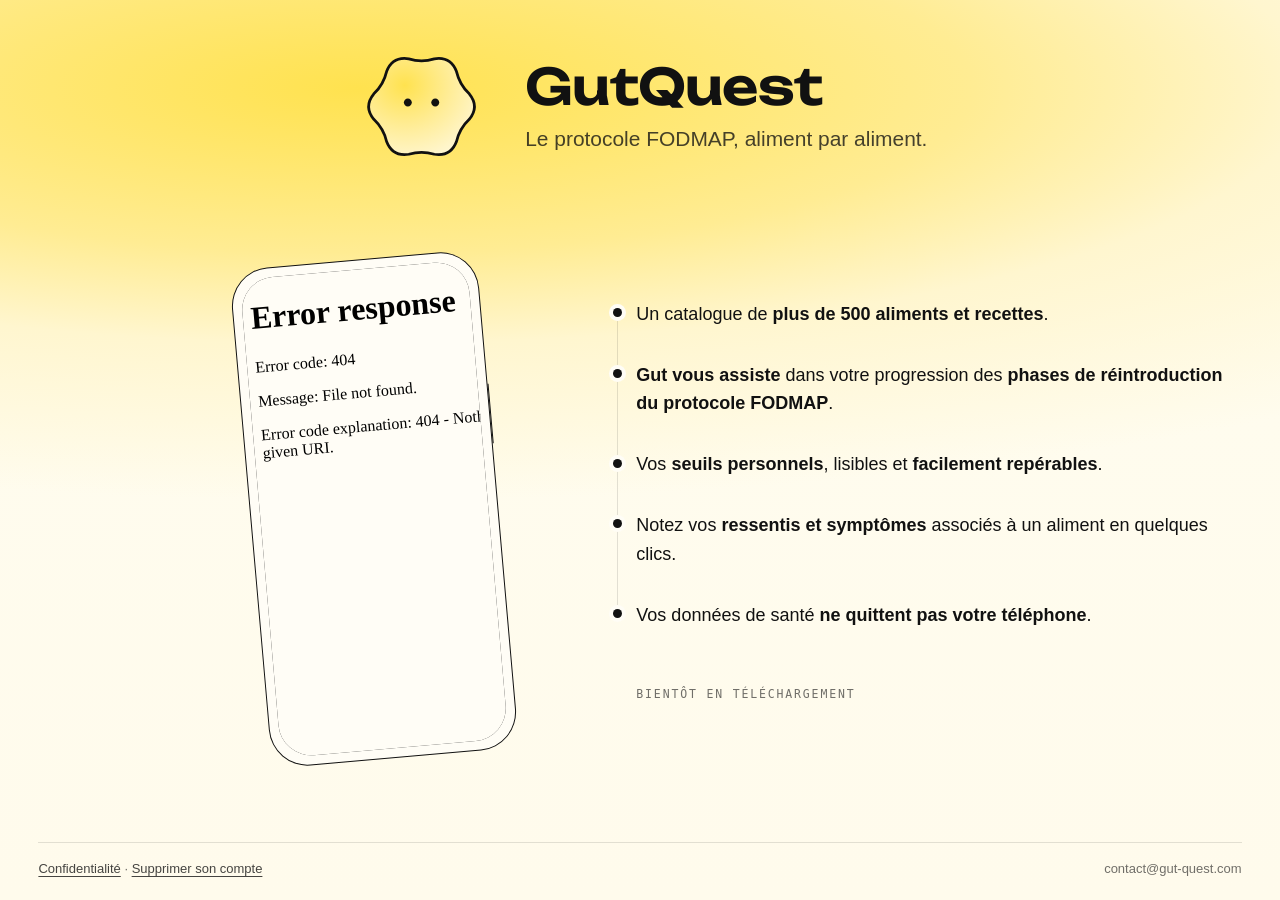
==== commit 5ad1abb5: "La mention respire sous la frise" ====
--- a/index.html
+++ b/index.html
@@ -266,7 +266,7 @@
   border-top: var(--hair) solid var(--line-soft);
 }
 .bientot {
-  margin: var(--s5) 0 0 var(--s6);
+  margin: clamp(30px, 4.4vh, 48px) 0 0 var(--s6);
   font-family: 'DM Mono', ui-monospace, Menlo, monospace;
   font-size: clamp(10px, 1.05vw, 11.5px);
   font-weight: 400;
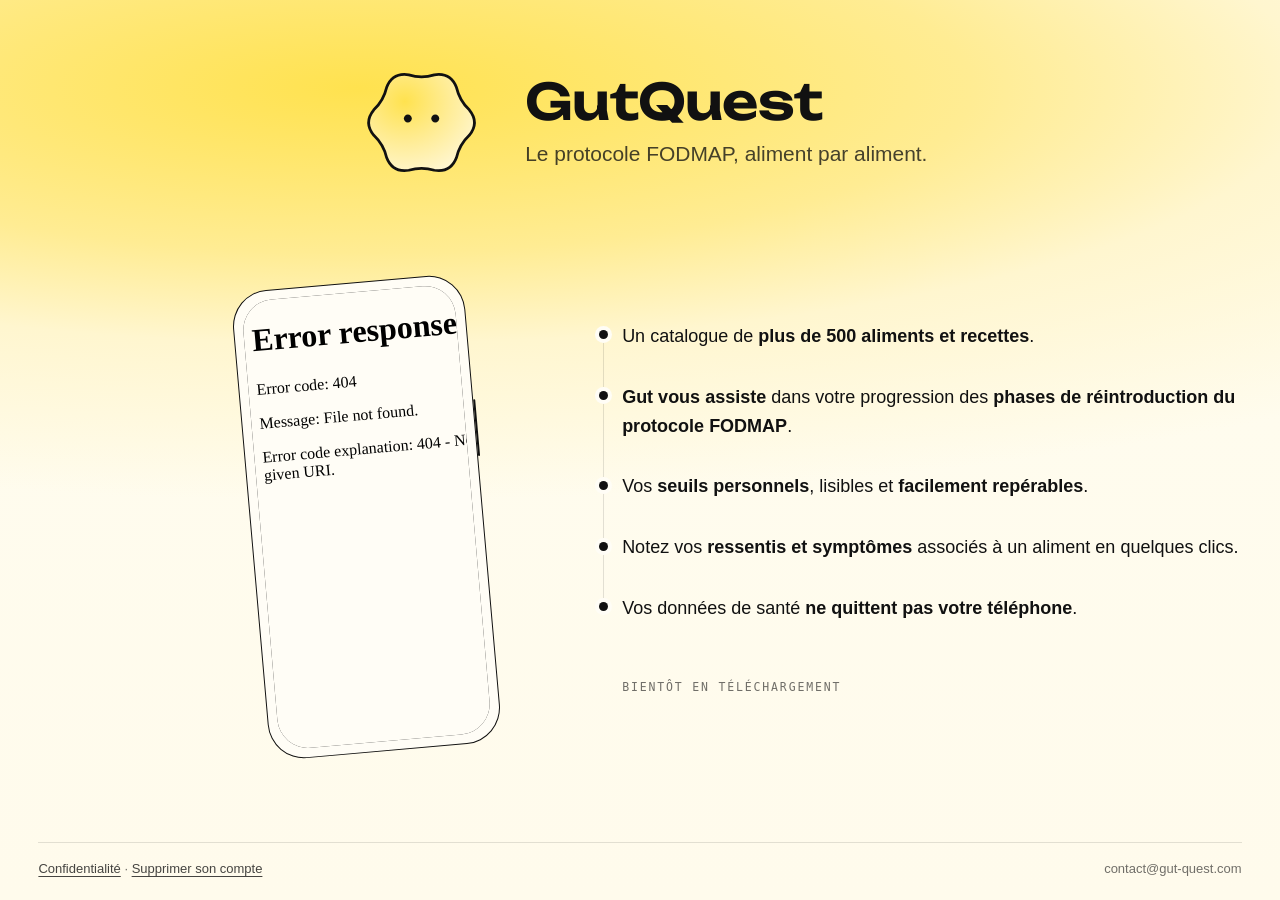
==== commit 4ec1847e: "L'accueil prend l'air en haut, comme les pages legales" ====
--- a/index.html
+++ b/index.html
@@ -48,7 +48,11 @@
   color: var(--ink);
   font-family: 'Hanken Grotesk', -apple-system, BlinkMacSystemFont, 'Segoe UI', Roboto, Arial, sans-serif;
   line-height: 1.6;
-  padding: clamp(20px, 3vw, 40px) clamp(18px, 3vw, 40px) clamp(12px, 1.6vw, 20px);
+  /* De l'air en haut, comme sur les pages légales : le haut suit la hauteur de
+     la fenêtre, avec un plancher pour les petits écrans. Ce qu'il prend est
+     rendu à la réserve ci-dessous, sans quoi le pied passerait sous la ligne
+     de flottaison. */
+  padding: clamp(28px, 6vh, 72px) clamp(18px, 3vw, 40px) clamp(12px, 1.6vw, 20px);
 }
 
 .page { width: 100%; max-width: 68rem; margin: 0 auto; flex: 1; display: flex; flex-direction: column; }
@@ -139,7 +143,7 @@
    La réserve est comptée, pas estimée : 112 px de marges de page, 137 px de
    marque, 88 px de marges du corps et 46 px de pied font 383, auxquels
    s'ajoutent les 21 px du cadre et ce que l'inclinaison de 5 degrés ajoute à
-   l'encombrement. On réserve 430. */
+   l'encombrement. Le haut de page ayant gagné 20 px, on réserve 450. */
 /* Le rayon en POURCENTAGE, et non en pixels. La capture porte ses propres coins
    arrondis, peints en #141414 : un rayon fixe ne peut coïncider avec eux qu'à
    une seule hauteur d'affichage, et l'image en a trois selon la fenêtre. Du noir
@@ -148,12 +152,12 @@
    60/417 en largeur et 60/880 en hauteur, ce qui reste un cercle à toute échelle. */
 .appareil img {
   display: block;
-  height: clamp(260px, calc(100vh - 420px), 580px);
+  height: clamp(260px, calc(100vh - 450px), 580px);
   width: auto;
   border-radius: 14.39% / 6.82%;
 }
 .appareil .vitre {
-  --h: clamp(260px, calc(100vh - 420px), 580px);
+  --h: clamp(260px, calc(100vh - 450px), 580px);
   display: block;
   height: var(--h);
   width: calc(var(--h) * 348 / 734);
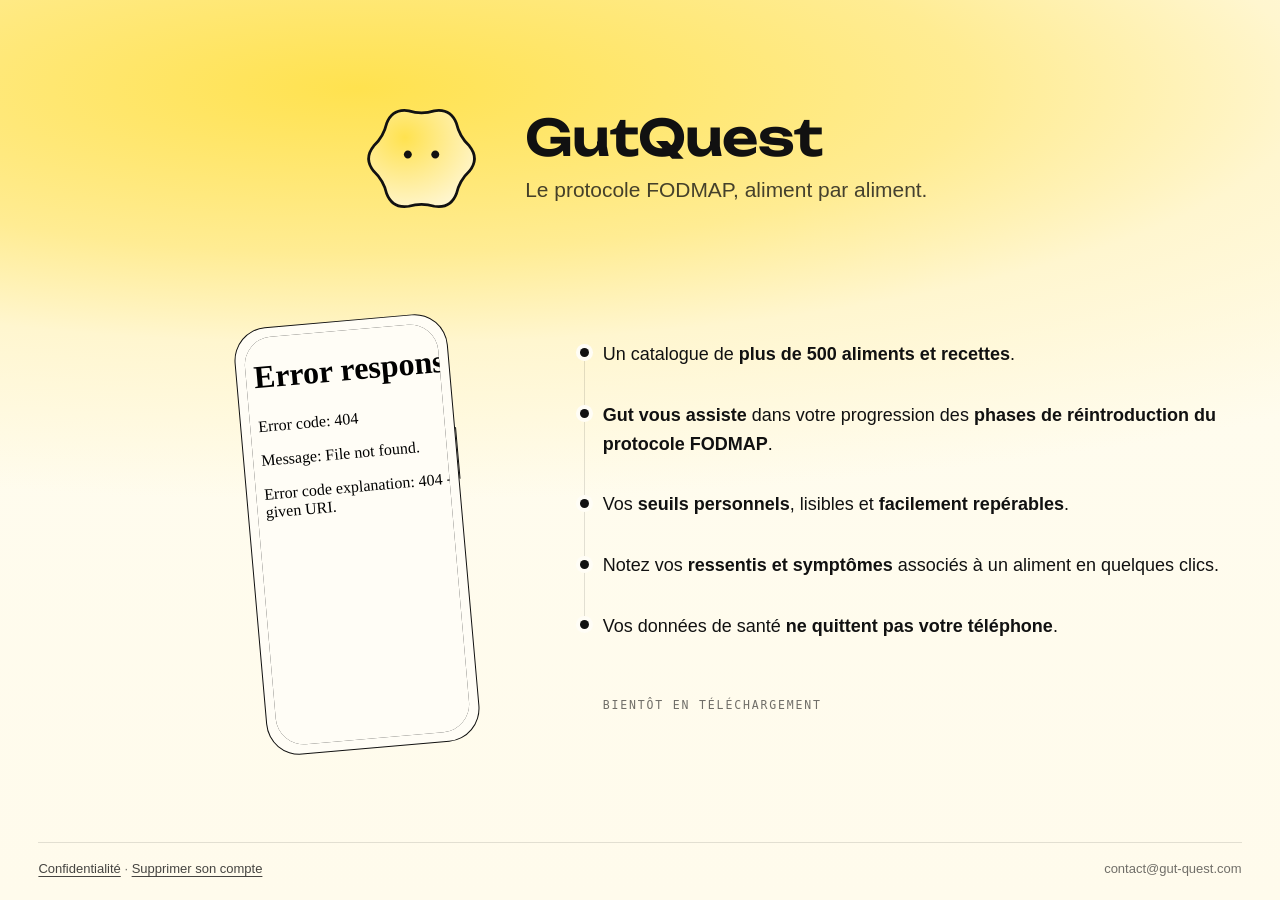
==== commit 20512552: "Plus d'air en haut des trois pages" ====
--- a/index.html
+++ b/index.html
@@ -52,7 +52,7 @@
      la fenêtre, avec un plancher pour les petits écrans. Ce qu'il prend est
      rendu à la réserve ci-dessous, sans quoi le pied passerait sous la ligne
      de flottaison. */
-  padding: clamp(28px, 6vh, 72px) clamp(18px, 3vw, 40px) clamp(12px, 1.6vw, 20px);
+  padding: clamp(36px, 10vh, 120px) clamp(18px, 3vw, 40px) clamp(12px, 1.6vw, 20px);
 }
 
 .page { width: 100%; max-width: 68rem; margin: 0 auto; flex: 1; display: flex; flex-direction: column; }
@@ -143,7 +143,8 @@
    La réserve est comptée, pas estimée : 112 px de marges de page, 137 px de
    marque, 88 px de marges du corps et 46 px de pied font 383, auxquels
    s'ajoutent les 21 px du cadre et ce que l'inclinaison de 5 degrés ajoute à
-   l'encombrement. Le haut de page ayant gagné 20 px, on réserve 450. */
+   l'encombrement. La réserve CITE le haut de page au lieu de le recopier : un
+   même nombre écrit à deux endroits finit par en dire deux choses. */
 /* Le rayon en POURCENTAGE, et non en pixels. La capture porte ses propres coins
    arrondis, peints en #141414 : un rayon fixe ne peut coïncider avec eux qu'à
    une seule hauteur d'affichage, et l'image en a trois selon la fenêtre. Du noir
@@ -152,12 +153,12 @@
    60/417 en largeur et 60/880 en hauteur, ce qui reste un cercle à toute échelle. */
 .appareil img {
   display: block;
-  height: clamp(260px, calc(100vh - 450px), 580px);
+  height: clamp(260px, calc(100vh - 401px - clamp(36px, 10vh, 120px)), 580px);
   width: auto;
   border-radius: 14.39% / 6.82%;
 }
 .appareil .vitre {
-  --h: clamp(260px, calc(100vh - 450px), 580px);
+  --h: clamp(260px, calc(100vh - 401px - clamp(36px, 10vh, 120px)), 580px);
   display: block;
   height: var(--h);
   width: calc(var(--h) * 348 / 734);
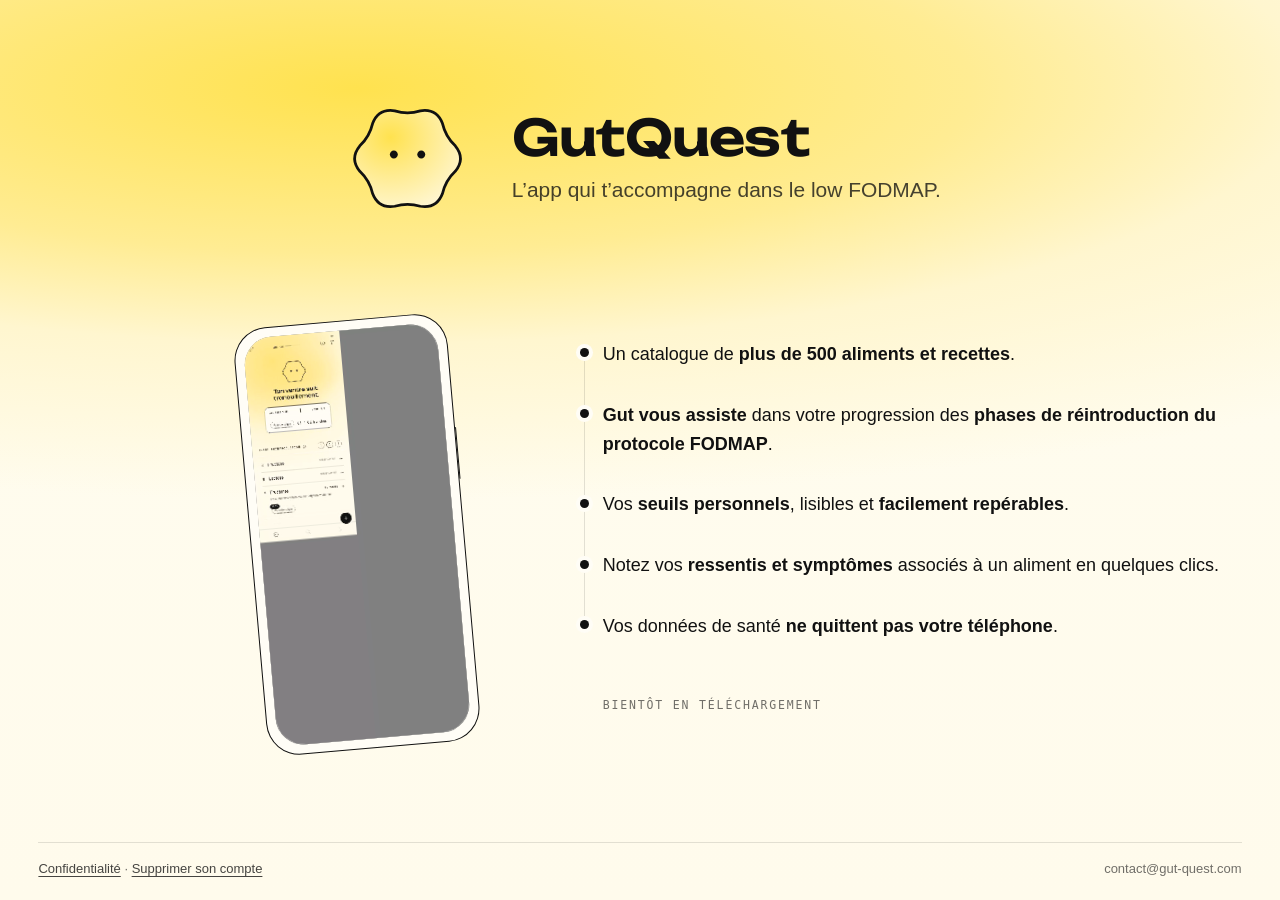
==== commit bfdcf6c6: "La demonstration devient un film, le prototype quitte le site La page produit servait le prototype v" ====
--- a/index.html
+++ b/index.html
@@ -167,12 +167,17 @@
   position: relative;
   background: var(--paper);
 }
-.appareil .vitre iframe {
+/* Le film occupe la vitre entière. Il est tourné à 696 sur 1468, le double des
+   348 sur 734 de la vitre, pour rester net sur un écran dense ; le navigateur
+   le ramène à la taille utile. L'iframe d'avant demandait une mise à l'échelle
+   par transform, parce qu'une page se rend à sa taille de départ ; une vidéo,
+   elle, se redimensionne d'elle-même. */
+.appareil .vitre video {
   position: absolute; top: 0; left: 0;
-  width: 348px; height: 734px;
+  width: 100%; height: 100%;
+  object-fit: cover;
   border: 0;
-  transform: scale(calc(var(--h) / 734px));
-  transform-origin: top left;
+  display: block;
 }
 
 /* Le trait de l'écran. Il est posé par le cadre, en superposition, et non par
@@ -346,7 +351,7 @@
           </svg>
     <div>
       <h1 class="nom">GutQuest</h1>
-      <p class="tagline">Le protocole FODMAP, aliment par aliment.</p>
+      <p class="tagline">L’app qui t’accompagne dans le low FODMAP.</p>
     </div>
   </header>
 
@@ -387,24 +392,47 @@
   if (matchMedia('(prefers-reduced-motion: reduce)').matches)
     document.querySelectorAll('.marque animate').forEach(a => a.remove());
 
-  /* 2. Au-dessus de 720 px, la capture cède la place au prototype vivant : on
-        peut le parcourir. En dessous, elle reste, et c'est délibéré. Mesuré :
-        à 375 px le prototype tomberait à 10,3 px de corps de texte, et un doigt
-        qui glisse sur le cadre ferait défiler l'iframe et non la page.
-
-        Le remplacement se fait en script et non par une règle d'affichage :
-        une iframe cachée se charge quand même, et un téléphone n'a pas à
-        télécharger 312 Ko qu'il ne montrera pas. Sans script, la capture
-        reste : c'est la version qui se dégrade le mieux. */
-  if (matchMedia('(min-width: 721px)').matches) {
+  /* 2. Au-dessus de 720 px, la capture cède la place à la démonstration filmée.
+        En dessous, elle reste, et c'est délibéré : un téléphone n'a pas à
+        télécharger un film qu'il ne montrera pas.
+
+        POURQUOI UN FILM, ET NON LE PROTOTYPE. La page a servi le prototype dans
+        une iframe jusqu'au 3 septembre 2026. Servir le prototype, c'est servir
+        sa spécification entière : les phases, les familles, le catalogue et ses
+        seuils. Rien ne protège un fichier que le navigateur a déjà téléchargé,
+        ni l'iframe qui l'encadre, ni la minification. La seule protection est
+        de ne pas l'envoyer. Un film garde le mouvement sans livrer le code.
+
+        Le remplacement se fait en script et non par une règle d'affichage : une
+        vidéo cachée se précharge quand même. Sans script, la capture reste :
+        c'est la version qui se dégrade le mieux.
+
+        Le mouvement est refusé à qui demande moins d'animation : la capture lui
+        suffit, comme pour le clignement de la marque ci-dessus. */
+  if (matchMedia('(min-width: 721px)').matches
+      && !matchMedia('(prefers-reduced-motion: reduce)').matches) {
     const cadre = document.querySelector('.appareil');
     const vitre = document.createElement('div');
     vitre.className = 'vitre';
-    const cadran = document.createElement('iframe');
-    cadran.src = 'prototype.html';
-    cadran.title = 'Le prototype de GutQuest, à parcourir';
-    vitre.appendChild(cadran);
+    const film = document.createElement('video');
+    /* MUET ET EN LIGNE AVANT LA SOURCE. Le navigateur décide d'autoriser ou non
+       la lecture automatique au moment où il connaît la source : une vidéo qui
+       n'est pas encore déclarée muette est refusée, et reste sur son poster.
+       Mesuré le 3 septembre 2026, source posée en premier : paused restait vrai
+       et currentTime n'avançait pas d'une image. */
+    film.muted = true;
+    film.defaultMuted = true;
+    film.playsInline = true;
+    film.autoplay = true;
+    film.loop = true;
+    film.poster = 'demo-poster.png';
+    film.setAttribute('aria-label', 'GutQuest en démonstration : l’accueil, le chemin des phases, l’explorateur d’aliments.');
+    film.src = 'demo.webm';
+    vitre.appendChild(film);
     cadre.replaceChild(vitre, cadre.querySelector('img'));
+    /* Et si le navigateur refuse tout de même, le poster reste : la page ne
+       montre jamais de vide, elle montre l'accueil immobile. */
+    film.play().catch(() => {});
   }
 </script>
 </body>
--- a/jetons.css
+++ b/jetons.css
@@ -9,16 +9,14 @@
     --ink-3:rgba(17,17,17,.60);  /* 4.87:1 · labels, placeholders, états à venir */
     --ink-4:rgba(17,17,17,.45);  /* 3.01:1 · contours de composants : champs, radios, onglets, chips */
     --line-soft:rgba(17,17,17,.12);  /* 1.29:1 · séparateurs de liste */
-    --etat-serein:#F0F2A0;  /* halo de l'etat serein · jaune-vert */
+    --etat-serein:#FFF2A0;  /* halo de l'etat serein · jaune pâle */
     --etat-tranquille:#FFE87A;  /* halo de l'etat tranquille · jaune */
     --etat-sensible:#FFD27A;  /* halo de l'etat sensible · jaune chaud */
-    --etat-agite:#FFB37A;  /* halo de l'etat agite · orange doux */
+    --etat-agite:#FFB866;  /* halo de l'etat agite · orange doux */
     --etat-fatigue:#D5E6DC;  /* halo de l'etat fatigue · vert-bleu pale */
     /* typographie */
     --f-display:'Unbounded';--f-body:'Hanken Grotesk';--f-mono:'DM Mono';
-    --t0:20px;  /* titre de fiche */
-    --t1:18px;  /* titre d'écran, état du Gut */
-    --t2:16px;  /* titre de modale, accroche de page */
+    --t1:18px;  /* le seul niveau de titre du produit : titre d'écran, état de Gut, titre de fiche en pastille, titre de feuille et de modale, accroche de page, dose du jour (arbitrage du 3 septembre 2026 : trois niveaux 20, 18, 16 rassemblés en un seul) */
     --nom:15px;  /* nom de ligne de liste et d'accordéon */
     --val:14px;  /* valeurs clés, nom de phase */
     --t3:13px;  /* ligne interactive */
@@ -33,7 +31,7 @@
     --carte:26px;  /* titre d'une carte d'onboarding */
     --rubrique:9px;  /* rubrique d'une carte d'onboarding */
     /* espacement */
-    --s1:4px;--s2:8px;--s3:12px;--s4:16px;--s5:20px;--s6:24px;--s7:32px;--gut:26px;
+    --s1:4px;--s2:8px;--s3:12px;--s4:16px;--s45:18px;--s5:20px;--s6:24px;--s7:32px;--gut:26px;--serre:10px;
     /* forme */
     --r-surface:8px;  /* modales, popups, toasts */
     --r-tab:14px;  /* onglets de phase */
@@ -50,4 +48,9 @@
     --pop:cubic-bezier(.3,1.45,.45,1);
     /* dégradé de page */
     --grad-page:radial-gradient(120% 56% at 28% 12%,#FFE24F,#FFEC93 40%,#FFF6CF 62%,rgba(255,246,207,0) 100%),linear-gradient(180deg,#FFFDF6 0%,#FFFCEE 45%,#FFFBEC 100%);
+    --grad-page-serein:radial-gradient(120% 56% at 28% 12%,#FFF2A0,#FFF6C2 40%,#FFFAE1 62%,rgba(255,250,225,0) 100%),linear-gradient(180deg,#FFFDF6 0%,#FFFCEE 45%,#FFFBEC 100%);  /* l'accueil, état serein */
+    --grad-page-tranquille:radial-gradient(120% 56% at 28% 12%,#FFE87A,#FFF0AC 40%,#FFF8D7 62%,rgba(255,248,215,0) 100%),linear-gradient(180deg,#FFFDF6 0%,#FFFCEE 45%,#FFFBEC 100%);  /* l'accueil, état tranquille */
+    --grad-page-sensible:radial-gradient(120% 56% at 28% 12%,#FFD27A,#FFE3AC 40%,#FFF2D7 62%,rgba(255,242,215,0) 100%),linear-gradient(180deg,#FFFDF6 0%,#FFFCEE 45%,#FFFBEC 100%);  /* l'accueil, état sensible */
+    --grad-page-agite:radial-gradient(120% 56% at 28% 12%,#FFB866,#FFD4A0 40%,#FFECD2 62%,rgba(255,236,210,0) 100%),linear-gradient(180deg,#FFFDF6 0%,#FFFCEE 45%,#FFFBEC 100%);  /* l'accueil, état agite */
+    --grad-page-fatigue:radial-gradient(120% 56% at 28% 12%,#D5E6DC,#E6EFE6 40%,#F5F7F0 62%,rgba(245,247,240,0) 100%),linear-gradient(180deg,#FFFDF6 0%,#FFFCEE 45%,#FFFBEC 100%);  /* l'accueil, état fatigue */
   }
